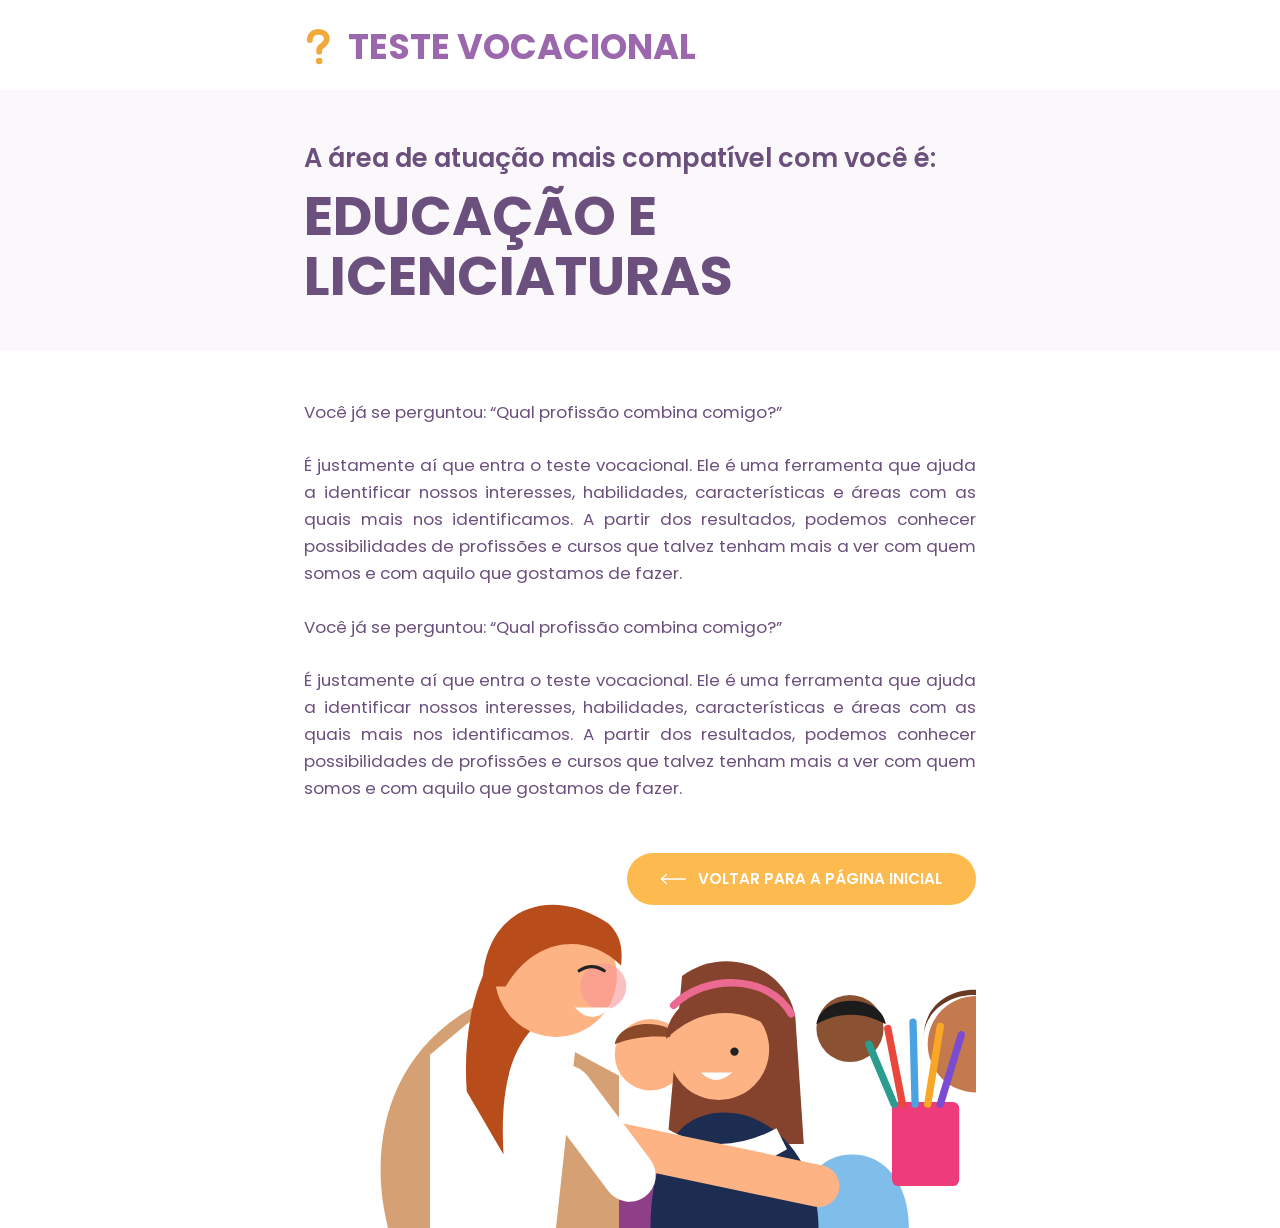
==== index.html @ a5fcb7e6 "Add vocational test result landing page Co-Authored-By: Claude Sonnet 5.5 <noreply@anthropic.com> Cl" ====
<!DOCTYPE html>
<html lang="pt-BR">
<head>
  <meta charset="UTF-8">
  <meta name="viewport" content="width=device-width, initial-scale=1">
  <title>Teste Vocacional – Educação e Licenciaturas</title>
  <meta name="description" content="Resultado do teste vocacional: a área de atuação mais compatível com você é Educação e Licenciaturas.">
  <link rel="preconnect" href="https://fonts.googleapis.com">
  <link rel="preconnect" href="https://fonts.gstatic.com" crossorigin>
  <link href="https://fonts.googleapis.com/css2?family=Poppins:wght@400;500;600;700&display=swap" rel="stylesheet">
  <link rel="stylesheet" href="styles.css">
</head>
<body>
  <header class="header">
    <div class="container header__inner">
      <svg class="header__icon" viewBox="0 0 48 64" aria-hidden="true">
        <path d="M10 20c0-8 6-14 15-14s14 5 14 12c0 6-4 9-8 12-3 2-5 4-5 8v2" fill="none" stroke="currentColor" stroke-width="10" stroke-linecap="round" stroke-linejoin="round"/>
        <circle cx="26" cy="56" r="5.5" fill="currentColor"/>
      </svg>
      <h1 class="header__title">Teste Vocacional</h1>
    </div>
  </header>

  <section class="result">
    <div class="container">
      <p class="result__label">A área de atuação mais compatível com você é:</p>
      <h2 class="result__area">Educação e Licenciaturas</h2>
    </div>
  </section>

  <main class="container content">
    <article class="text">
      <p>Você já se perguntou: “Qual profissão combina comigo?”</p>
      <p>É justamente aí que entra o teste vocacional. Ele é uma ferramenta que ajuda a identificar nossos interesses, habilidades, características e áreas com as quais mais nos identificamos. A partir dos resultados, podemos conhecer possibilidades de profissões e cursos que talvez tenham mais a ver com quem somos e com aquilo que gostamos de fazer.</p>
      <p>Você já se perguntou: “Qual profissão combina comigo?”</p>
      <p>É justamente aí que entra o teste vocacional. Ele é uma ferramenta que ajuda a identificar nossos interesses, habilidades, características e áreas com as quais mais nos identificamos. A partir dos resultados, podemos conhecer possibilidades de profissões e cursos que talvez tenham mais a ver com quem somos e com aquilo que gostamos de fazer.</p>
    </article>

    <div class="hero">
      <a class="btn" href="#">
        <svg viewBox="0 0 40 16" aria-hidden="true"><path d="M39 8H3M10 1 2 8l8 7" fill="none" stroke="currentColor" stroke-width="2" stroke-linecap="round" stroke-linejoin="round"/></svg>
        Voltar para a página inicial
      </a>

      <!-- Ilustração: substitua por assets/educacao.png exportado do Figma, se desejar -->
      <svg class="hero__img" viewBox="0 0 640 380" role="img" aria-label="Professora sorrindo com alunos desenhando">
        <!-- aluno ao fundo -->
        <circle cx="330" cy="215" r="34" fill="#fdb383"/>
        <path d="M296 205c4-24 50-26 66-4-14-4-40-6-66 4z" fill="#8a4a2a"/>
        <path d="M270 380c0-50 20-80 60-80s50 40 50 80z" fill="#8e3f87"/>
        <!-- aluno moreno -->
        <circle cx="520" cy="190" r="32" fill="#8a5232"/>
        <path d="M488 186c4-30 62-30 66 0-20-12-46-12-66 0z" fill="#1c1c1c"/>
        <path d="M470 380c0-42 20-70 52-70s54 28 54 70z" fill="#7fbdea"/>
        <!-- aluna da direita -->
        <circle cx="640" cy="205" r="46" fill="#c47a4c"/>
        <path d="M590 200c0-40 60-60 90-20v-10c-30-30-90-20-90 30z" fill="#6b3a24"/>
        <!-- aluna principal -->
        <path d="M360 140c40-30 100-10 108 40l8 120-130 0z" fill="#85432d"/>
        <circle cx="395" cy="210" r="48" fill="#fdb383"/>
        <path d="M345 200c0-50 90-70 100-10-30-22-70-20-100 10z" fill="#85432d"/>
        <path d="M352 168c30-30 90-30 112 8" stroke="#ec6a92" stroke-width="7" fill="none" stroke-linecap="round"/>
        <circle cx="410" cy="212" r="4" fill="#222"/>
        <path d="M378 232q14 14 30 0z" fill="#fff"/>
        <path d="M330 380c0-60 20-110 70-110s90 50 90 110z" fill="#1d2d52"/>
        <path d="M345 285q50 30 105 0l10 20q-65 40-125 0z" fill="#fff"/>
        <!-- lápis -->
        <rect x="560" y="260" width="64" height="80" rx="6" fill="#ee3b7a"/>
        <g stroke-width="7" stroke-linecap="round">
          <path d="M570 262 556 190" stroke="#e8483c"/><path d="M582 262 580 184" stroke="#4aa3e0"/>
          <path d="M594 262 606 188" stroke="#f9a825"/><path d="M606 262 626 196" stroke="#7b4bd1"/>
          <path d="M562 262 538 205" stroke="#2a9d8f"/>
        </g>
        <!-- professora -->
        <path d="M80 380c-20-80 0-170 90-215l130 70v145z" fill="#d5a174"/>
        <path d="M120 215l60-50 80 30-20 185H120z" fill="#fff"/>
        <path d="M200 100c-30 20-50 80-45 150l35 60c-4-70 10-110 40-130z" fill="#b94c1b"/>
        <circle cx="240" cy="140" r="58" fill="#fdb383"/>
        <path d="M170 150c0-70 60-100 120-60 10 10 14 20 12 40-30-30-80-30-110 20z" fill="#b94c1b"/>
        <circle cx="285" cy="150" r="22" fill="#f9979a" opacity=".6"/>
        <path d="M258 170q16 18 34 0z" fill="#fff"/>
        <path d="M262 135q12-8 24 0" stroke="#222" stroke-width="3" fill="none" stroke-linecap="round"/>
        <path d="M300 300l190 40" stroke="#fdb383" stroke-width="40" stroke-linecap="round"/>
        <path d="M250 250l60 80" stroke="#fff" stroke-width="50" stroke-linecap="round"/>
      </svg>
    </div>
  </main>
</body>
</html>
---- styles.css ----
:root {
  --purple-light: #9b67ad;
  --purple-dark: #6b4f7d;
  --yellow: #fdbb4f;
  --yellow-icon: #f2a93b;
  --bg-result: #fbf8fc;
  --text: #6b4f7d;
}

* { box-sizing: border-box; margin: 0; padding: 0; }

body {
  font-family: "Poppins", system-ui, sans-serif;
  color: var(--text);
  background: #fff;
  line-height: 1.6;
  overflow-x: hidden;
}

.container {
  width: 100%;
  max-width: 720px;
  margin: 0 auto;
  padding: 0 24px;
}

/* Header */
.header { background: #fff; padding: 28px 0 24px; }
.header__inner { display: flex; align-items: center; gap: 16px; }
.header__icon { width: 28px; height: 38px; color: var(--yellow-icon); flex: none; }
.header__title {
  font-size: clamp(1.5rem, 5vw, 2.2rem);
  font-weight: 700;
  text-transform: uppercase;
  color: var(--purple-light);
  line-height: 1;
}

/* Resultado */
.result { background: var(--bg-result); padding: 48px 0 44px; }
.result__label {
  font-size: clamp(1.05rem, 3.6vw, 1.6rem);
  font-weight: 600;
  color: var(--purple-dark);
  margin-bottom: 8px;
}
.result__area {
  font-size: clamp(1.8rem, 7.4vw, 3.4rem);
  font-weight: 700;
  text-transform: uppercase;
  line-height: 1.1;
  color: var(--purple-dark);
}

/* Texto */
.content { padding-top: 48px; }
.text p {
  font-size: clamp(.9rem, 2.6vw, 1.05rem);
  text-align: justify;
  margin-bottom: 1.6em;
}

/* Botão + ilustração */
.hero { position: relative; margin: 24px -24px 0; }
.hero__img { display: block; width: 100%; height: auto; }

.btn {
  position: absolute;
  z-index: 1;
  top: 6%;
  right: 24px;
  width: 52%;
  min-width: 220px;
  display: flex;
  align-items: center;
  justify-content: center;
  gap: 12px;
  padding: 14px 18px;
  background: var(--yellow);
  color: #fff;
  border-radius: 999px;
  font-weight: 600;
  font-size: clamp(.7rem, 2.3vw, .95rem);
  text-transform: uppercase;
  text-decoration: none;
  transition: transform .15s, filter .15s;
}
.btn svg { width: 26px; height: 12px; flex: none; }
.btn:hover { filter: brightness(1.05); transform: translateY(-2px); }
.btn:focus-visible { outline: 3px solid var(--purple-dark); outline-offset: 3px; }

@media (min-width: 720px) {
  .hero { margin: 24px 0 0; }
  .btn { right: 0; }
}
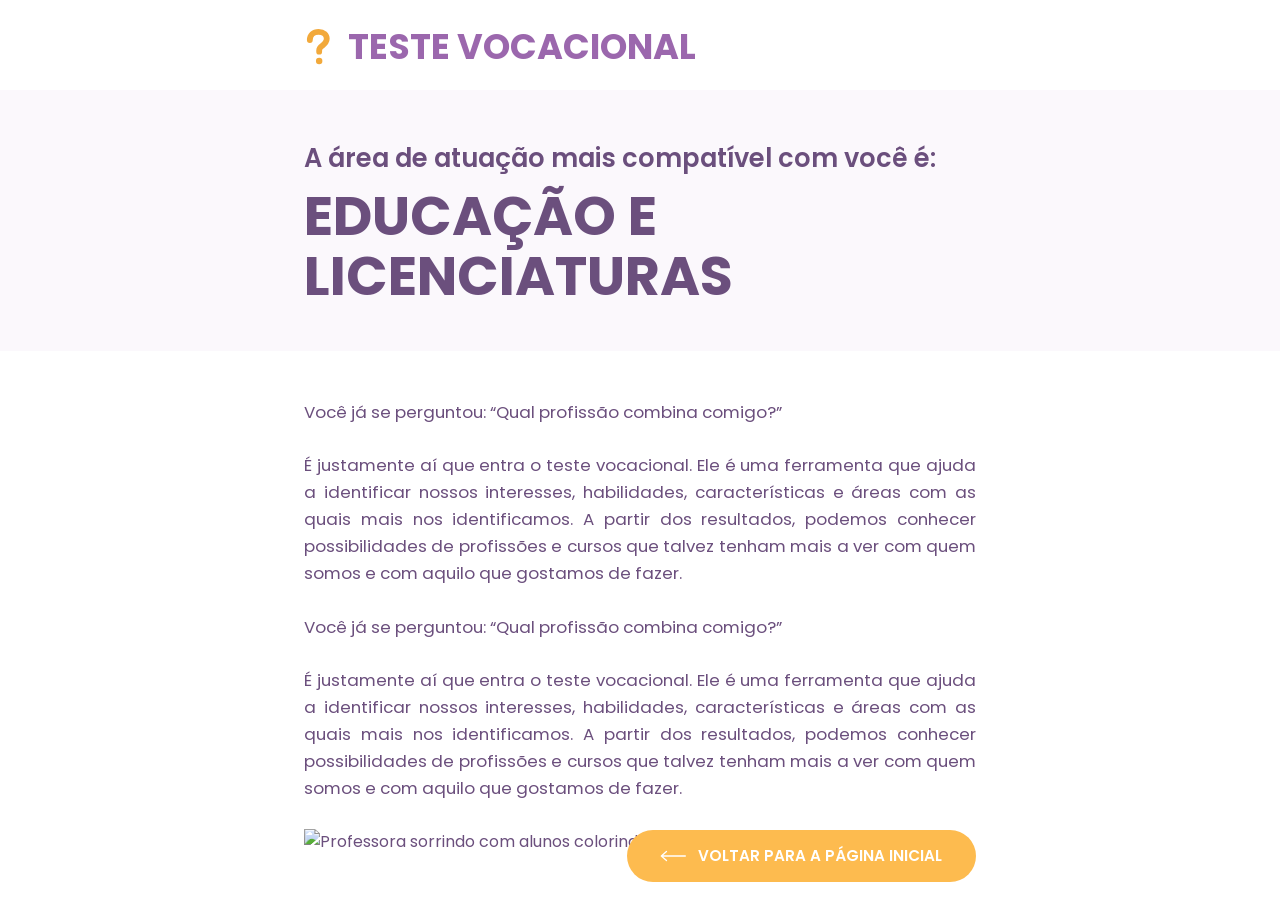
==== commit ee6b2871: "Use PNG illustration instead of inline SVG Co-Authored-By: Claude Sonnet 5.5 <noreply@anthropic.com>" ====
--- a/index.html
+++ b/index.html
@@ -42,47 +42,7 @@
         Voltar para a página inicial
       </a>
 
-      <!-- Ilustração: substitua por assets/educacao.png exportado do Figma, se desejar -->
-      <svg class="hero__img" viewBox="0 0 640 380" role="img" aria-label="Professora sorrindo com alunos desenhando">
-        <!-- aluno ao fundo -->
-        <circle cx="330" cy="215" r="34" fill="#fdb383"/>
-        <path d="M296 205c4-24 50-26 66-4-14-4-40-6-66 4z" fill="#8a4a2a"/>
-        <path d="M270 380c0-50 20-80 60-80s50 40 50 80z" fill="#8e3f87"/>
-        <!-- aluno moreno -->
-        <circle cx="520" cy="190" r="32" fill="#8a5232"/>
-        <path d="M488 186c4-30 62-30 66 0-20-12-46-12-66 0z" fill="#1c1c1c"/>
-        <path d="M470 380c0-42 20-70 52-70s54 28 54 70z" fill="#7fbdea"/>
-        <!-- aluna da direita -->
-        <circle cx="640" cy="205" r="46" fill="#c47a4c"/>
-        <path d="M590 200c0-40 60-60 90-20v-10c-30-30-90-20-90 30z" fill="#6b3a24"/>
-        <!-- aluna principal -->
-        <path d="M360 140c40-30 100-10 108 40l8 120-130 0z" fill="#85432d"/>
-        <circle cx="395" cy="210" r="48" fill="#fdb383"/>
-        <path d="M345 200c0-50 90-70 100-10-30-22-70-20-100 10z" fill="#85432d"/>
-        <path d="M352 168c30-30 90-30 112 8" stroke="#ec6a92" stroke-width="7" fill="none" stroke-linecap="round"/>
-        <circle cx="410" cy="212" r="4" fill="#222"/>
-        <path d="M378 232q14 14 30 0z" fill="#fff"/>
-        <path d="M330 380c0-60 20-110 70-110s90 50 90 110z" fill="#1d2d52"/>
-        <path d="M345 285q50 30 105 0l10 20q-65 40-125 0z" fill="#fff"/>
-        <!-- lápis -->
-        <rect x="560" y="260" width="64" height="80" rx="6" fill="#ee3b7a"/>
-        <g stroke-width="7" stroke-linecap="round">
-          <path d="M570 262 556 190" stroke="#e8483c"/><path d="M582 262 580 184" stroke="#4aa3e0"/>
-          <path d="M594 262 606 188" stroke="#f9a825"/><path d="M606 262 626 196" stroke="#7b4bd1"/>
-          <path d="M562 262 538 205" stroke="#2a9d8f"/>
-        </g>
-        <!-- professora -->
-        <path d="M80 380c-20-80 0-170 90-215l130 70v145z" fill="#d5a174"/>
-        <path d="M120 215l60-50 80 30-20 185H120z" fill="#fff"/>
-        <path d="M200 100c-30 20-50 80-45 150l35 60c-4-70 10-110 40-130z" fill="#b94c1b"/>
-        <circle cx="240" cy="140" r="58" fill="#fdb383"/>
-        <path d="M170 150c0-70 60-100 120-60 10 10 14 20 12 40-30-30-80-30-110 20z" fill="#b94c1b"/>
-        <circle cx="285" cy="150" r="22" fill="#f9979a" opacity=".6"/>
-        <path d="M258 170q16 18 34 0z" fill="#fff"/>
-        <path d="M262 135q12-8 24 0" stroke="#222" stroke-width="3" fill="none" stroke-linecap="round"/>
-        <path d="M300 300l190 40" stroke="#fdb383" stroke-width="40" stroke-linecap="round"/>
-        <path d="M250 250l60 80" stroke="#fff" stroke-width="50" stroke-linecap="round"/>
-      </svg>
+      <img class="hero__img" src="img/Professora e aluna colorindo juntas.png" alt="Professora sorrindo com alunos colorindo juntos">
     </div>
   </main>
 </body>
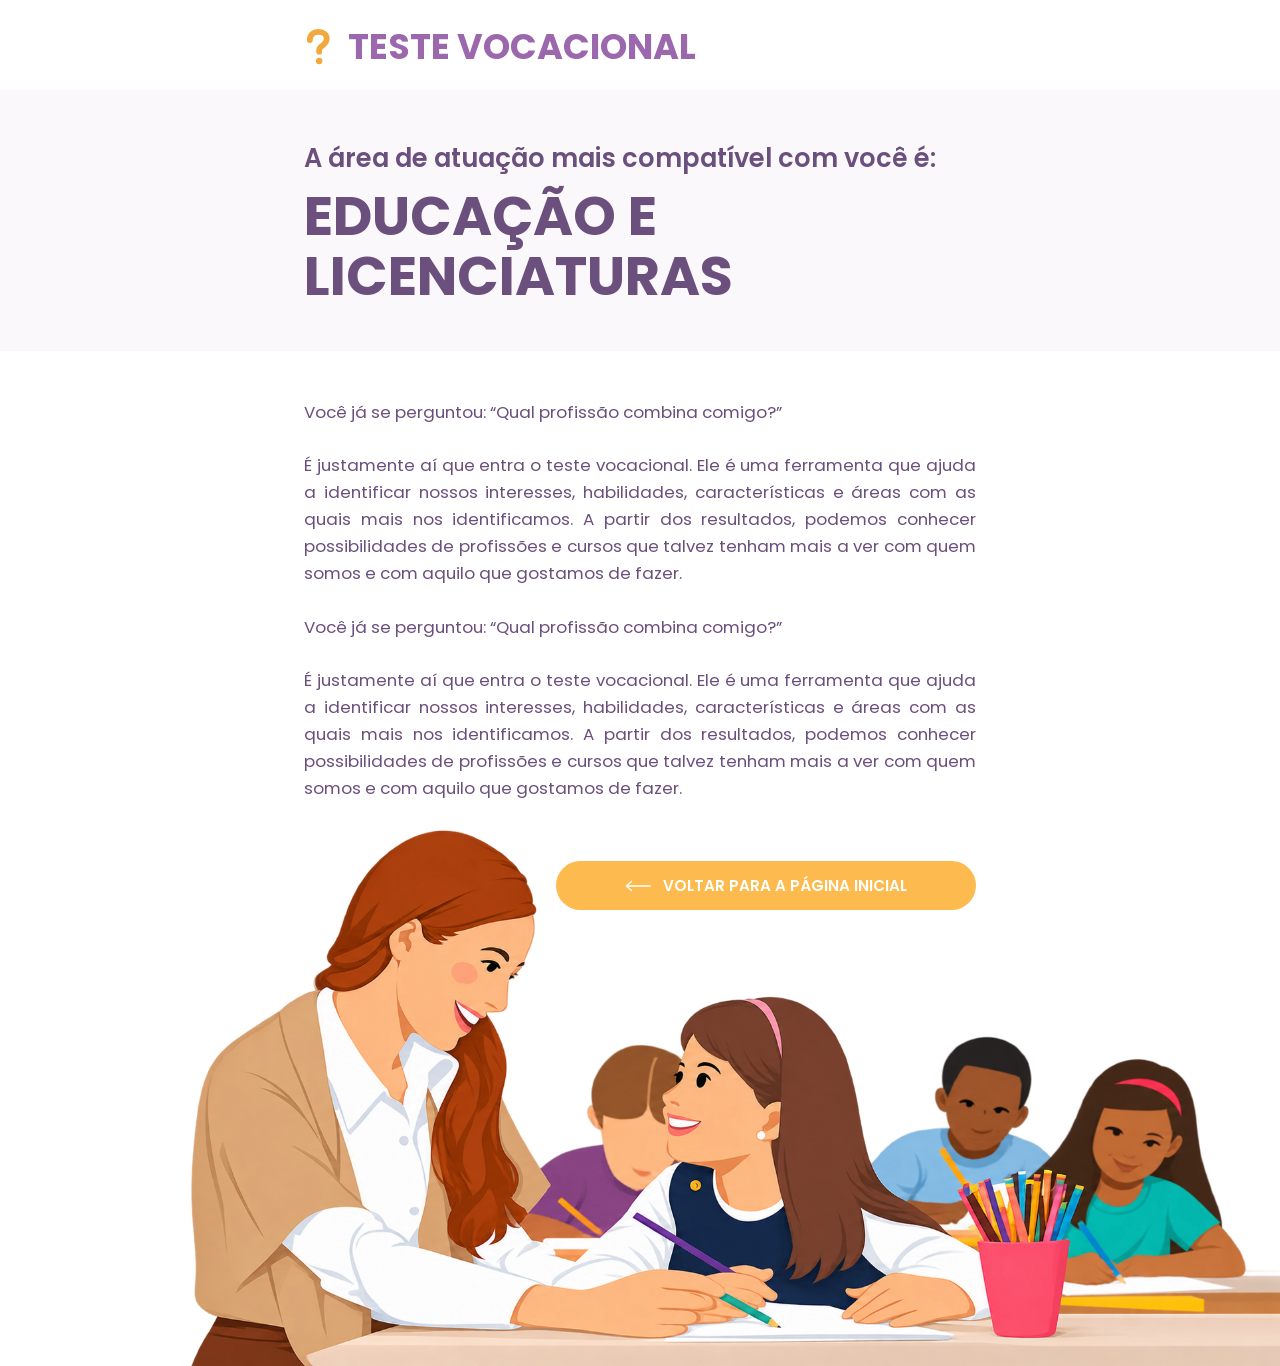
==== commit 22d1d94b: "landing page para a feira de profissões etec Adicione uma página estática de resultado de teste voca" ====
--- a/index.html
+++ b/index.html
@@ -8,7 +8,7 @@
   <link rel="preconnect" href="https://fonts.googleapis.com">
   <link rel="preconnect" href="https://fonts.gstatic.com" crossorigin>
   <link href="https://fonts.googleapis.com/css2?family=Poppins:wght@400;500;600;700&display=swap" rel="stylesheet">
-  <link rel="stylesheet" href="styles.css">
+  <link rel="stylesheet" href="style.css">
 </head>
 <body>
   <header class="header">
@@ -42,8 +42,8 @@
         Voltar para a página inicial
       </a>
 
-      <img class="hero__img" src="img/Professora e aluna colorindo juntas.png" alt="Professora sorrindo com alunos colorindo juntos">
+      <img class="hero__img" src="img/professora.png" alt="Professora sorrindo com alunos colorindo juntos">
     </div>
   </main>
 </body>
-</html>
+</html>
--- a/style.css
+++ b/style.css
@@ -0,0 +1,110 @@
+:root {
+  --purple-light: #9b67ad;
+  --purple-dark: #6b4f7d;
+  --yellow: #fdbb4f;
+  --yellow-icon: #f2a93b;
+  --bg-result: #fbf8fc;
+  --text: #6b4f7d;
+}
+
+* { box-sizing: border-box; margin: 0; padding: 0; }
+
+body {
+  font-family: "Poppins", system-ui, sans-serif;
+  color: var(--text);
+  background: #fff;
+  line-height: 1.6;
+  overflow-x: hidden;
+}
+
+.container {
+  width: 100%;
+  max-width: 720px;
+  margin: 0 auto;
+  padding: 0 24px;
+}
+
+/* Header */
+.header { background: #fff; padding: 28px 0 24px; }
+.header__inner { display: flex; align-items: center; gap: 16px; }
+.header__icon { width: 28px; height: 38px; color: var(--yellow-icon); flex: none; }
+.header__title {
+  font-size: clamp(1.5rem, 5vw, 2.2rem);
+  font-weight: 700;
+  text-transform: uppercase;
+  color: var(--purple-light);
+  line-height: 1;
+}
+
+/* Resultado */
+.result { background: var(--bg-result); padding: 48px 0 44px; }
+.result__label {
+  font-size: clamp(1.05rem, 3.6vw, 1.6rem);
+  font-weight: 600;
+  color: var(--purple-dark);
+  margin-bottom: 8px;
+}
+.result__area {
+  font-size: clamp(1.8rem, 7.4vw, 3.4rem);
+  font-weight: 700;
+  text-transform: uppercase;
+  line-height: 1.1;
+  color: var(--purple-dark);
+}
+
+/* Texto */
+.content { padding-top: 48px; }
+.text p {
+  font-size: clamp(.9rem, 2.6vw, 1.05rem);
+  text-align: justify;
+  margin-bottom: 1.6em;
+}
+
+/* Botão + ilustração (rodapé de ponta a ponta) */
+.content { padding-bottom: 0; }
+
+.hero {
+  position: relative;
+  width: 100vw;
+  margin: 24px calc(50% - 50vw) 0;   /* sai do container e ocupa a tela toda */
+  line-height: 0;
+}
+.hero__img {
+  display: block;
+  width: 100%;
+  height: clamp(320px, 42vw, 820px);
+  object-fit: cover;                  /* preenche sem deformar */
+  object-position: center bottom;     /* mantém as pessoas visíveis */
+}
+
+.btn {
+  position: absolute;
+  z-index: 1;
+  top: 6%;
+  right: 24px;
+  width: 52%;
+  min-width: 220px;
+  max-width: 420px;
+  display: flex;
+  align-items: center;
+  justify-content: center;
+  gap: 12px;
+  padding: 14px 18px;
+  background: var(--yellow);
+  color: #fff;
+  border-radius: 999px;
+  font-weight: 600;
+  font-size: clamp(.7rem, 2.3vw, .95rem);
+  line-height: 1.4;
+  text-transform: uppercase;
+  text-decoration: none;
+  transition: transform .15s, filter .15s;
+}
+.btn svg { width: 26px; height: 12px; flex: none; }
+.btn:hover { filter: brightness(1.05); transform: translateY(-2px); }
+.btn:focus-visible { outline: 3px solid var(--purple-dark); outline-offset: 3px; }
+
+/* Desktop: botão alinhado à coluna de texto (720px) */
+@media (min-width: 720px) {
+  .btn { right: calc(50% - 360px + 24px); }
+}
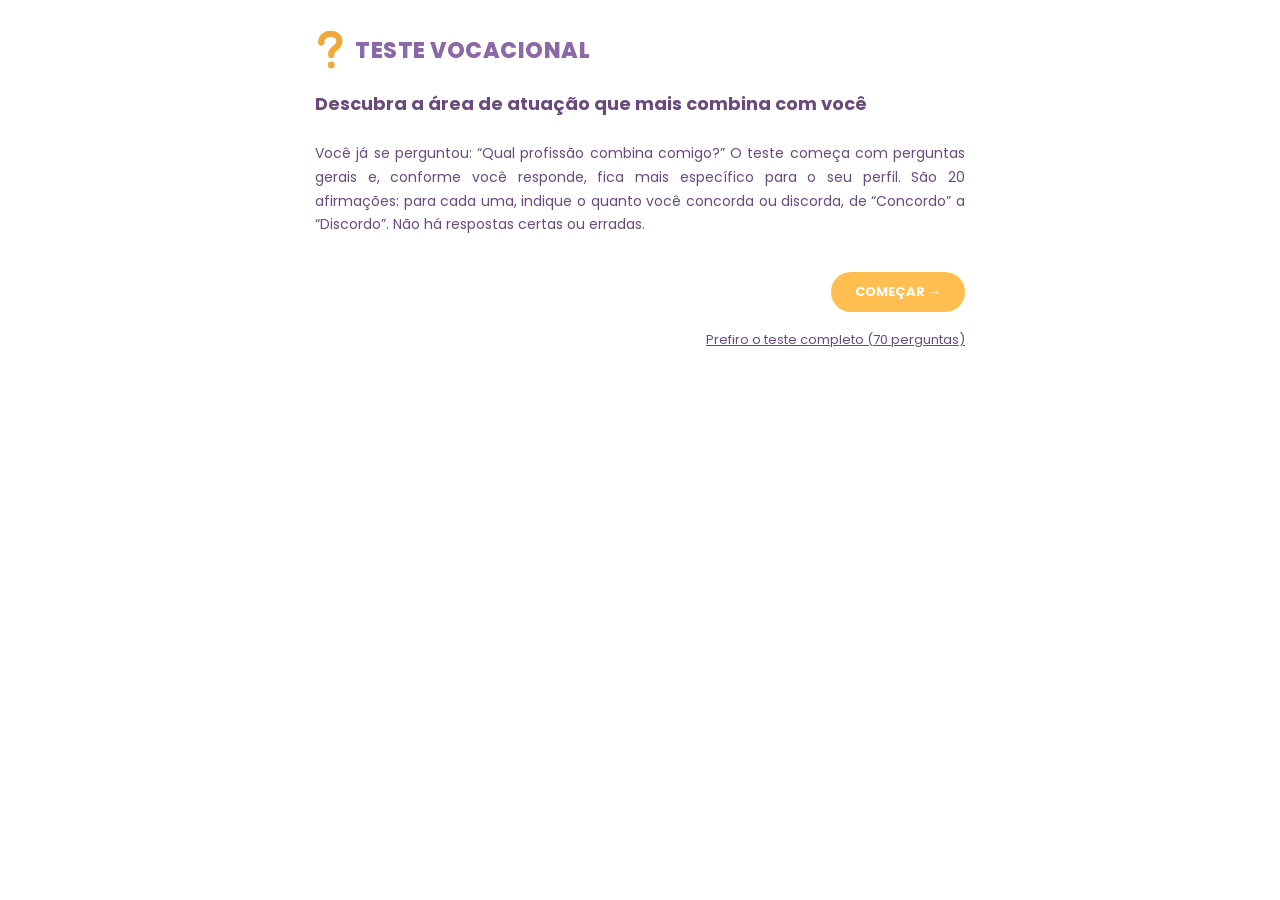
==== commit 9b02b7e8: "Add adaptive 20-question quick test (8 general + 12 specific), keep full 70-question mode Co-Authore" ====
--- a/index.html
+++ b/index.html
@@ -2,48 +2,29 @@
 <html lang="pt-BR">
 <head>
   <meta charset="UTF-8">
-  <meta name="viewport" content="width=device-width, initial-scale=1">
-  <title>Teste Vocacional – Educação e Licenciaturas</title>
-  <meta name="description" content="Resultado do teste vocacional: a área de atuação mais compatível com você é Educação e Licenciaturas.">
+  <meta name="viewport" content="width=device-width, initial-scale=1.0">
+  <title>Teste Vocacional</title>
   <link rel="preconnect" href="https://fonts.googleapis.com">
   <link rel="preconnect" href="https://fonts.gstatic.com" crossorigin>
-  <link href="https://fonts.googleapis.com/css2?family=Poppins:wght@400;500;600;700&display=swap" rel="stylesheet">
+  <link href="https://fonts.googleapis.com/css2?family=Poppins:wght@400;500;600;700;800&display=swap" rel="stylesheet">
   <link rel="stylesheet" href="style.css">
 </head>
 <body>
-  <header class="header">
-    <div class="container header__inner">
-      <svg class="header__icon" viewBox="0 0 48 64" aria-hidden="true">
-        <path d="M10 20c0-8 6-14 15-14s14 5 14 12c0 6-4 9-8 12-3 2-5 4-5 8v2" fill="none" stroke="currentColor" stroke-width="10" stroke-linecap="round" stroke-linejoin="round"/>
-        <circle cx="26" cy="56" r="5.5" fill="currentColor"/>
-      </svg>
-      <h1 class="header__title">Teste Vocacional</h1>
-    </div>
-  </header>
-
-  <section class="result">
-    <div class="container">
-      <p class="result__label">A área de atuação mais compatível com você é:</p>
-      <h2 class="result__area">Educação e Licenciaturas</h2>
-    </div>
-  </section>
-
-  <main class="container content">
-    <article class="text">
-      <p>Você já se perguntou: “Qual profissão combina comigo?”</p>
-      <p>É justamente aí que entra o teste vocacional. Ele é uma ferramenta que ajuda a identificar nossos interesses, habilidades, características e áreas com as quais mais nos identificamos. A partir dos resultados, podemos conhecer possibilidades de profissões e cursos que talvez tenham mais a ver com quem somos e com aquilo que gostamos de fazer.</p>
-      <p>Você já se perguntou: “Qual profissão combina comigo?”</p>
-      <p>É justamente aí que entra o teste vocacional. Ele é uma ferramenta que ajuda a identificar nossos interesses, habilidades, características e áreas com as quais mais nos identificamos. A partir dos resultados, podemos conhecer possibilidades de profissões e cursos que talvez tenham mais a ver com quem somos e com aquilo que gostamos de fazer.</p>
-    </article>
-
-    <div class="hero">
-      <a class="btn" href="#">
-        <svg viewBox="0 0 40 16" aria-hidden="true"><path d="M39 8H3M10 1 2 8l8 7" fill="none" stroke="currentColor" stroke-width="2" stroke-linecap="round" stroke-linejoin="round"/></svg>
-        Voltar para a página inicial
-      </a>
-
-      <img class="hero__img" src="img/professora.png" alt="Professora sorrindo com alunos colorindo juntos">
-    </div>
-  </main>
+  <div class="container">
+    <header class="header">
+      <div class="logo-title">
+        <img src="img/interrogacao.svg" alt="" class="icon-interrogacao">
+        <h1>TESTE VOCACIONAL</h1>
+      </div>
+      <h2>Descubra a área de atuação que mais combina com você</h2>
+    </header>
+    <p class="intro">Você já se perguntou: “Qual profissão combina comigo?” O teste começa com perguntas gerais e, conforme você responde, fica mais específico para o seu perfil. São 20 afirmações: para cada uma, indique o quanto você concorda ou discorda, de “Concordo” a “Discordo”. Não há respostas certas ou erradas.</p>
+    <footer class="footer-buttons footer-start">
+      <a class="btn btn-proximo" href="perguntas.html?modo=rapido" id="comecar">COMEÇAR &rarr;</a>
+    </footer>
+    <p class="outro-modo"><a href="perguntas.html?modo=completo" id="completo">Prefiro o teste completo (70 perguntas)</a></p>
+  </div>
+  <script src="quiz.js"></script>
+  <script>['comecar', 'completo'].forEach((id) => document.getElementById(id).addEventListener('click', reiniciarTeste));</script>
 </body>
-</html>+</html>
--- a/style.css
+++ b/style.css
@@ -1,110 +1,218 @@
-:root {
-  --purple-light: #9b67ad;
-  --purple-dark: #6b4f7d;
-  --yellow: #fdbb4f;
-  --yellow-icon: #f2a93b;
-  --bg-result: #fbf8fc;
-  --text: #6b4f7d;
+/* Reset Básico */
+* {
+  margin: 0;
+  padding: 0;
+  box-sizing: border-box;
+}
+
+body {
+  font-family: 'Poppins', sans-serif;
+  background-color: #ffffff;
+  color: #6a4a7d;
+  display: flex;
+  justify-content: center;
+  padding: 30px 15px;
+}
+
+.container {
+  width: 100%;
+  max-width: 650px;
+}
+
+/* Cabeçalho */
+.header {
+  text-align: left;
+  margin-bottom: 25px;
+}
+
+.logo-title {
+  display: flex;
+  align-items: center;
+  gap: 10px;
+  margin-bottom: 20px;
+}
+
+.icon-interrogacao {
+  width: 30px;
+  height: auto;
+  
+}
+
+.logo-title h1 {
+  font-size: 22px;
+  font-weight: 800;
+  color: #8c68a6;
+  letter-spacing: 0.5px;
+}
+
+.header h2 {
+  font-size: 18px;
+  font-weight: 700;
+  color: #6a4a7d;
+}
+
+/* Barra de Progresso */
+.progress-section {
+  display: flex;
+  align-items: center;
+  gap: 15px;
+  margin-bottom: 35px;
+}
+
+.progress-bar-bg {
+  flex: 1;
+  height: 8px;
+  background-color: #f1ebd8;
+  border-radius: 10px;
+  overflow: hidden;
+}
+
+.progress-bar-fill {
+  height: 100%;
+  background-color: #7b588e;
+  border-radius: 10px;
+}
+
+.progress-text {
+  font-size: 14px;
+  font-weight: 700;
+  color: #6a4a7d;
+}
+
+/* Lista de Perguntas */
+.questions-list {
+  display: flex;
+  flex-direction: column;
+}
+
+.question-item {
+  padding: 20px 0;
+  border-bottom: 1.5px solid #e7dfec;
+}
+
+.question-title {
+  font-size: 14px;
+  font-weight: 500;
+  color: #5d426d;
+  margin-bottom: 15px;
+}
+
+/* Escala de Seleção */
+.scale-container {
+  display: flex;
+  align-items: center;
+  justify-content: space-between;
+}
+
+.label {
+  font-size: 40px;
+  font-weight: 700;
+}
+
+.label.concordar {
+  color: #ffbe4f;
+  margin-right: 10px;
+}
+
+.label.discordar {
+  color: #6a4a7d;
+  margin-left: 10px;
+}
+
+.options {
+  display: flex;
+  align-items: center;
+  justify-content: center;
+  gap: 12px;
+}
+
+/* Estilização dos Círculos Radio */
+.circle-option {
+  position: relative;
+  cursor: pointer;
+  display: inline-block;
+}
+
+.circle-option input {
+  position: absolute;
+  opacity: 0;
+  cursor: pointer;
+}
+
+.circle-option span {
+  display: block;
+  border-radius: 50%;
+  background-color: transparent;
+  transition: all 0.2s ease-in-out;
+}
+
+/* Tamanhos dos Círculos */
+.lg span { width: 44px; height: 44px; border-width: 2.5px; }
+.md span { width: 34px; height: 34px; border-width: 2.5px; }
+.sm span { width: 26px; height: 26px; border-width: 2px; }
+.xs span { width: 18px; height: 18px; border-width: 2px; }
+
+/* Cores das Bordas */
+.yellow span { border: 2.5px solid #ffc256; }
+.purple span { border: 2.5px solid #6a4a7d; }
+.neutral span { border: 2px solid #b8b1c0; }
+
+/* Efeito ao Selecionar (Checked) */
+.circle-option input:checked + span {
+  transform: scale(0.92);
+}
+
+.yellow input:checked + span {
+  background-color: #ffc256;
+}
+
+.purple input:checked + span {
+  background-color: #6a4a7d;
+}
+
+.neutral input:checked + span {
+  background-color: #b8b1c0;
+}
+
+/* Botões do Rodapé */
+.footer-buttons {
+  display: flex;
+  justify-content: space-between;
+  margin-top: 35px;
+}
+
+.btn {
+  border: none;
+  border-radius: 20px;
+  padding: 10px 24px;
+  font-family: 'Poppins', sans-serif;
+  font-size: 13px;
+  font-weight: 700;
+  cursor: pointer;
+  color: #ffffff;
+  background-color: #ffbe4f;
+  transition: opacity 0.2s ease;
+}
+
+.btn:hover {
+  opacity: 0.9;
+}
+/* Acréscimos */
+.label { font-size: 13px; }            /* 40px quebrava o layout da escala */
+.btn { text-decoration: none; display: inline-block; }
+.btn:focus-visible { outline: 3px solid #6a4a7d; outline-offset: 3px; }
+.circle-option input:focus-visible + span { outline: 3px solid #6a4a7d; outline-offset: 3px; }
+.aviso { color: #c0392b; font-size: 13px; font-weight: 600; margin-top: 15px; min-height: 1.2em; }
+.intro { font-size: 14px; line-height: 1.7; text-align: justify; }
+.footer-start { justify-content: flex-end; }
+@media (max-width: 520px) {
+  .scale-container { flex-wrap: wrap; justify-content: space-between; gap: 10px; }
+  .options { order: 2; width: 100%; gap: 8px; }
+  .lg span { width: 38px; height: 38px; }
+  .md span { width: 30px; height: 30px; }
+  .sm span { width: 24px; height: 24px; }
 }
 
-* { box-sizing: border-box; margin: 0; padding: 0; }
-
-body {
-  font-family: "Poppins", system-ui, sans-serif;
-  color: var(--text);
-  background: #fff;
-  line-height: 1.6;
-  overflow-x: hidden;
-}
-
-.container {
-  width: 100%;
-  max-width: 720px;
-  margin: 0 auto;
-  padding: 0 24px;
-}
-
-/* Header */
-.header { background: #fff; padding: 28px 0 24px; }
-.header__inner { display: flex; align-items: center; gap: 16px; }
-.header__icon { width: 28px; height: 38px; color: var(--yellow-icon); flex: none; }
-.header__title {
-  font-size: clamp(1.5rem, 5vw, 2.2rem);
-  font-weight: 700;
-  text-transform: uppercase;
-  color: var(--purple-light);
-  line-height: 1;
-}
-
-/* Resultado */
-.result { background: var(--bg-result); padding: 48px 0 44px; }
-.result__label {
-  font-size: clamp(1.05rem, 3.6vw, 1.6rem);
-  font-weight: 600;
-  color: var(--purple-dark);
-  margin-bottom: 8px;
-}
-.result__area {
-  font-size: clamp(1.8rem, 7.4vw, 3.4rem);
-  font-weight: 700;
-  text-transform: uppercase;
-  line-height: 1.1;
-  color: var(--purple-dark);
-}
-
-/* Texto */
-.content { padding-top: 48px; }
-.text p {
-  font-size: clamp(.9rem, 2.6vw, 1.05rem);
-  text-align: justify;
-  margin-bottom: 1.6em;
-}
-
-/* Botão + ilustração (rodapé de ponta a ponta) */
-.content { padding-bottom: 0; }
-
-.hero {
-  position: relative;
-  width: 100vw;
-  margin: 24px calc(50% - 50vw) 0;   /* sai do container e ocupa a tela toda */
-  line-height: 0;
-}
-.hero__img {
-  display: block;
-  width: 100%;
-  height: clamp(320px, 42vw, 820px);
-  object-fit: cover;                  /* preenche sem deformar */
-  object-position: center bottom;     /* mantém as pessoas visíveis */
-}
-
-.btn {
-  position: absolute;
-  z-index: 1;
-  top: 6%;
-  right: 24px;
-  width: 52%;
-  min-width: 220px;
-  max-width: 420px;
-  display: flex;
-  align-items: center;
-  justify-content: center;
-  gap: 12px;
-  padding: 14px 18px;
-  background: var(--yellow);
-  color: #fff;
-  border-radius: 999px;
-  font-weight: 600;
-  font-size: clamp(.7rem, 2.3vw, .95rem);
-  line-height: 1.4;
-  text-transform: uppercase;
-  text-decoration: none;
-  transition: transform .15s, filter .15s;
-}
-.btn svg { width: 26px; height: 12px; flex: none; }
-.btn:hover { filter: brightness(1.05); transform: translateY(-2px); }
-.btn:focus-visible { outline: 3px solid var(--purple-dark); outline-offset: 3px; }
-
-/* Desktop: botão alinhado à coluna de texto (720px) */
-@media (min-width: 720px) {
-  .btn { right: calc(50% - 360px + 24px); }
-}+.etapa { font-size: 13px; font-weight: 600; color: #6a4a7d; margin: -20px 0 20px; min-height: 1.3em; }
+.outro-modo { margin-top: 18px; font-size: 13px; text-align: right; }
+.outro-modo a { color: #6a4a7d; }
